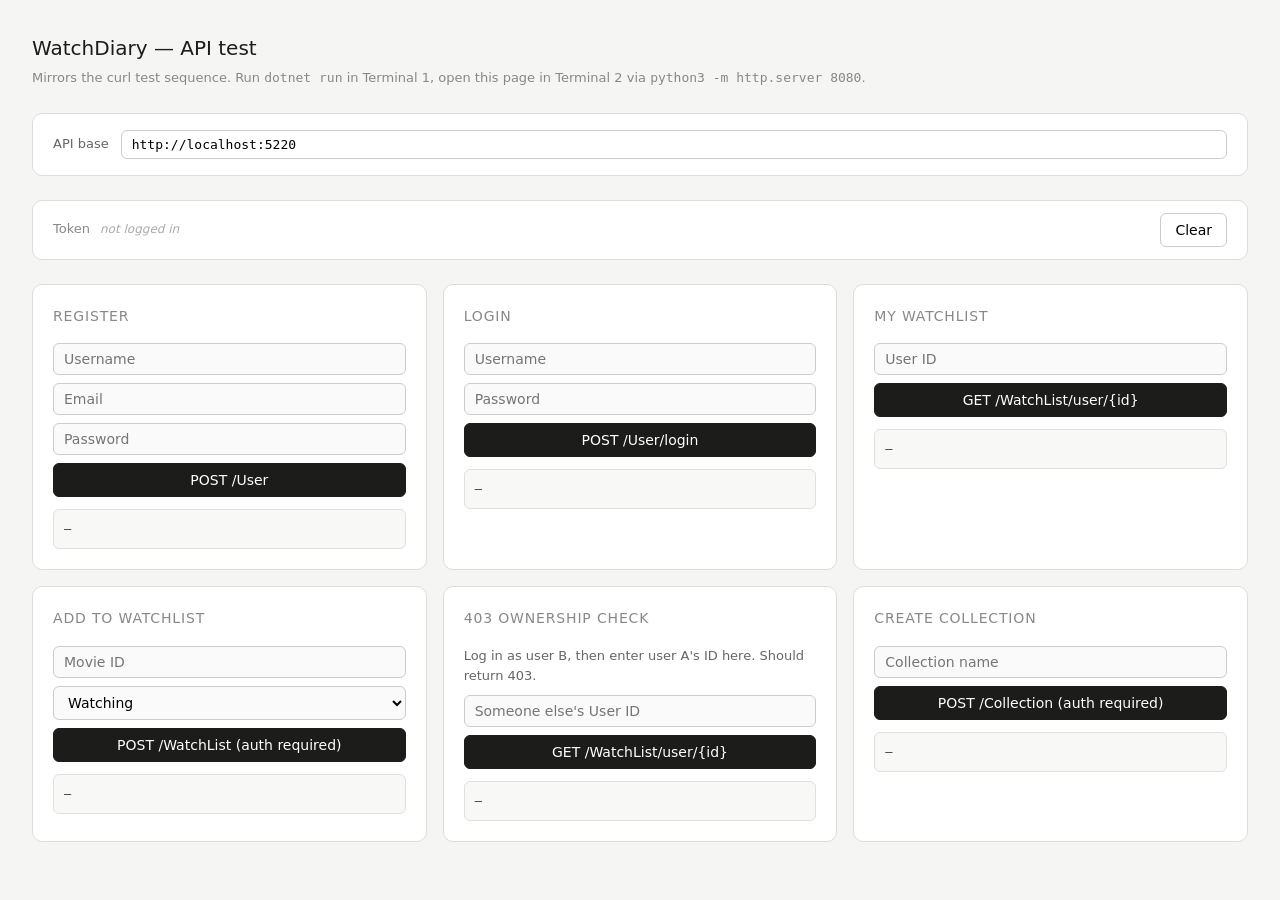
==== public/api-test.html @ 5459cd93 "Testing backend connection (api-test.html was writen by Claude)" ====
<!DOCTYPE html>
<html lang="en">
<head>
  <meta charset="UTF-8" />
  <meta name="viewport" content="width=device-width, initial-scale=1.0" />
  <title>WatchDiary — API test</title>
  <style>
    *, *::before, *::after { box-sizing: border-box; margin: 0; padding: 0; }

    body {
      font-family: system-ui, sans-serif;
      font-size: 15px;
      line-height: 1.6;
      background: #f5f5f4;
      color: #1c1c1a;
      padding: 2rem;
    }

    h1 { font-size: 20px; font-weight: 500; margin-bottom: 0.25rem; }
    h2 { font-size: 14px; font-weight: 500; text-transform: uppercase;
         letter-spacing: 0.06em; color: #888; margin-bottom: 1rem; }

    .config {
      background: #fff;
      border: 0.5px solid #ddd;
      border-radius: 10px;
      padding: 1rem 1.25rem;
      margin-bottom: 1.5rem;
      display: flex;
      align-items: center;
      gap: 12px;
    }
    .config label { font-size: 13px; color: #666; white-space: nowrap; }
    .config input { flex: 1; border: 0.5px solid #ccc; border-radius: 6px;
                    padding: 6px 10px; font-size: 13px; font-family: monospace; }

    .token-bar {
      background: #fff;
      border: 0.5px solid #ddd;
      border-radius: 10px;
      padding: 0.75rem 1.25rem;
      margin-bottom: 1.5rem;
      display: flex;
      align-items: center;
      gap: 10px;
      font-size: 13px;
    }
    .token-bar .label { color: #888; white-space: nowrap; }
    .token-bar .value {
      flex: 1;
      font-family: monospace;
      font-size: 12px;
      overflow: hidden;
      text-overflow: ellipsis;
      white-space: nowrap;
      color: #2563eb;
    }
    .token-bar .value.empty { color: #aaa; font-style: italic; font-family: system-ui; }

    .grid {
      display: grid;
      grid-template-columns: repeat(auto-fit, minmax(300px, 1fr));
      gap: 1rem;
    }

    .card {
      background: #fff;
      border: 0.5px solid #ddd;
      border-radius: 10px;
      padding: 1.25rem;
    }

    .card form { display: flex; flex-direction: column; gap: 8px; }

    .card input, .card select {
      border: 0.5px solid #ccc;
      border-radius: 6px;
      padding: 7px 10px;
      font-size: 14px;
      font-family: inherit;
      background: #fafafa;
    }
    .card input:focus, .card select:focus {
      outline: none;
      border-color: #888;
      background: #fff;
    }

    button {
      padding: 8px 14px;
      border-radius: 6px;
      border: 0.5px solid #ccc;
      background: #fff;
      font-size: 14px;
      font-family: inherit;
      cursor: pointer;
      transition: background 0.1s;
    }
    button:hover { background: #f0f0ee; }
    button:active { transform: scale(0.98); }
    button.primary {
      background: #1c1c1a;
      color: #fff;
      border-color: #1c1c1a;
    }
    button.primary:hover { background: #333; }

    .response {
      margin-top: 12px;
      font-family: monospace;
      font-size: 12px;
      line-height: 1.5;
      background: #f8f8f7;
      border: 0.5px solid #e0e0de;
      border-radius: 6px;
      padding: 10px;
      white-space: pre-wrap;
      word-break: break-all;
      color: #333;
      min-height: 40px;
    }
    .response.ok   { border-left: 3px solid #16a34a; }
    .response.err  { border-left: 3px solid #dc2626; color: #991b1b; }
    .response.warn { border-left: 3px solid #d97706; }

    .status-pill {
      display: inline-block;
      font-size: 11px;
      font-weight: 500;
      padding: 2px 8px;
      border-radius: 99px;
      margin-bottom: 8px;
    }
    .status-ok   { background: #dcfce7; color: #15803d; }
    .status-err  { background: #fee2e2; color: #b91c1c; }
    .status-warn { background: #fef3c7; color: #92400e; }

    .spacer { height: 1rem; }
  </style>
</head>
<body>

<h1>WatchDiary — API test</h1>
<p style="color:#888; font-size:13px; margin-bottom:1.5rem;">
  Mirrors the curl test sequence. Run <code>dotnet run</code> in Terminal 1, open this page in Terminal 2 via <code>python3 -m http.server 8080</code>.
</p>

<div class="config">
  <label>API base</label>
  <input id="apiBase" value="http://localhost:5220" />
</div>

<div class="token-bar">
  <span class="label">Token</span>
  <span class="value empty" id="tokenDisplay">not logged in</span>
  <button onclick="clearToken()">Clear</button>
</div>

<div class="grid">

  <!-- Register -->
  <div class="card">
    <h2>Register</h2>
    <form onsubmit="register(event)">
      <input id="reg-username" placeholder="Username" required />
      <input id="reg-email" placeholder="Email" type="email" required />
      <input id="reg-password" placeholder="Password" type="password" required />
      <button class="primary" type="submit">POST /User</button>
    </form>
    <div class="response" id="reg-response">—</div>
  </div>

  <!-- Login -->
  <div class="card">
    <h2>Login</h2>
    <form onsubmit="login(event)">
      <input id="login-username" placeholder="Username" required />
      <input id="login-password" placeholder="Password" type="password" required />
      <button class="primary" type="submit">POST /User/login</button>
    </form>
    <div class="response" id="login-response">—</div>
  </div>

  <!-- My watchlist -->
  <div class="card">
    <h2>My watchlist</h2>
    <form onsubmit="getWatchlist(event)">
      <input id="wl-userid" placeholder="User ID" type="number" required />
      <button class="primary" type="submit">GET /WatchList/user/{id}</button>
    </form>
    <div class="response" id="wl-get-response">—</div>
  </div>

  <!-- Add to watchlist -->
  <div class="card">
    <h2>Add to watchlist</h2>
    <form onsubmit="addToWatchlist(event)">
      <input id="wl-movieid" placeholder="Movie ID" type="number" required />
      <select id="wl-status">
        <option value="Watched">Watched</option>
        <option value="Watching" selected>Watching</option>
        <option value="Planning">Planning</option>
        <option value="OnHold">OnHold</option>
        <option value="Dropped">Dropped</option>
      </select>
      <button class="primary" type="submit">POST /WatchList (auth required)</button>
    </form>
    <div class="response" id="wl-add-response">—</div>
  </div>

  <!-- 403 check -->
  <div class="card">
    <h2>403 ownership check</h2>
    <p style="font-size:13px; color:#666; margin-bottom:8px;">
      Log in as user B, then enter user A's ID here. Should return 403.
    </p>
    <form onsubmit="checkForbidden(event)">
      <input id="forbidden-userid" placeholder="Someone else's User ID" type="number" required />
      <button class="primary" type="submit">GET /WatchList/user/{id}</button>
    </form>
    <div class="response" id="forbidden-response">—</div>
  </div>

  <!-- Create collection -->
  <div class="card">
    <h2>Create collection</h2>
    <form onsubmit="createCollection(event)">
      <input id="col-name" placeholder="Collection name" required />
      <button class="primary" type="submit">POST /Collection (auth required)</button>
    </form>
    <div class="response" id="col-response">—</div>
  </div>

</div>

<script>
  let token = null;
  const base = () => document.getElementById('apiBase').value.replace(/\/$/, '');

  function setResponse(id, status, body) {
    const el = document.getElementById(id);
    el.className = 'response ' + (status >= 200 && status < 300 ? 'ok' : status === 403 ? 'warn' : 'err');
    const pill = `<span class="status-pill ${status >= 200 && status < 300 ? 'status-ok' : status === 403 ? 'status-warn' : 'status-err'}">${status}</span>\n`;
    let text;
    try { text = JSON.stringify(JSON.parse(body), null, 2); } catch { text = body; }
    el.innerHTML = pill + escapeHtml(text);
  }

  function escapeHtml(s) {
    return s.replace(/&/g,'&amp;').replace(/</g,'&lt;').replace(/>/g,'&gt;');
  }

  function updateTokenBar() {
    const el = document.getElementById('tokenDisplay');
    if (token) {
      el.textContent = token;
      el.className = 'value';
    } else {
      el.textContent = 'not logged in';
      el.className = 'value empty';
    }
  }

  function clearToken() { token = null; updateTokenBar(); }

  async function apiFetch(method, path, body, useToken) {
    const headers = { 'Content-Type': 'application/json' };
    if (useToken && token) headers['Authorization'] = 'Bearer ' + token;
    const res = await fetch(base() + path, {
      method,
      headers,
      body: body ? JSON.stringify(body) : undefined
    });
    const text = await res.text();
    return { status: res.status, body: text };
  }

  async function register(e) {
    e.preventDefault();
    try {
      const r = await apiFetch('POST', '/User', {
        username: document.getElementById('reg-username').value,
        userEmail: document.getElementById('reg-email').value,
        userPassword: document.getElementById('reg-password').value
      });
      setResponse('reg-response', r.status, r.body);
    } catch(err) {
      setResponse('reg-response', 0, 'Network error: ' + err.message + '\n\nIs dotnet run active? Is CORS configured?');
    }
  }

  async function login(e) {
    e.preventDefault();
    try {
      const r = await apiFetch('POST', '/User/login', {
        username: document.getElementById('login-username').value,
        password: document.getElementById('login-password').value
      });
      setResponse('login-response', r.status, r.body);
      if (r.status === 200) {
        token = JSON.parse(r.body).token;
        updateTokenBar();
      }
    } catch(err) {
      setResponse('login-response', 0, 'Network error: ' + err.message);
    }
  }

  async function getWatchlist(e) {
    e.preventDefault();
    const id = document.getElementById('wl-userid').value;
    try {
      const r = await apiFetch('GET', '/WatchList/user/' + id, null, true);
      setResponse('wl-get-response', r.status, r.body);
    } catch(err) {
      setResponse('wl-get-response', 0, 'Network error: ' + err.message);
    }
  }

  async function addToWatchlist(e) {
    e.preventDefault();
    try {
      const r = await apiFetch('POST', '/WatchList', {
        movieId: parseInt(document.getElementById('wl-movieid').value),
        status: document.getElementById('wl-status').value
      }, true);
      setResponse('wl-add-response', r.status, r.body);
    } catch(err) {
      setResponse('wl-add-response', 0, 'Network error: ' + err.message);
    }
  }

  async function checkForbidden(e) {
    e.preventDefault();
    const id = document.getElementById('forbidden-userid').value;
    try {
      const r = await apiFetch('GET', '/WatchList/user/' + id, null, true);
      setResponse('forbidden-response', r.status,
        r.body || (r.status === 403 ? '(empty body — 403 Forbidden as expected)' : '(empty body)'));
    } catch(err) {
      setResponse('forbidden-response', 0, 'Network error: ' + err.message);
    }
  }

  async function createCollection(e) {
    e.preventDefault();
    try {
      const r = await apiFetch('POST', '/Collection', {
        collectionName: document.getElementById('col-name').value
      }, true);
      setResponse('col-response', r.status, r.body);
    } catch(err) {
      setResponse('col-response', 0, 'Network error: ' + err.message);
    }
  }
</script>
</body>
</html>
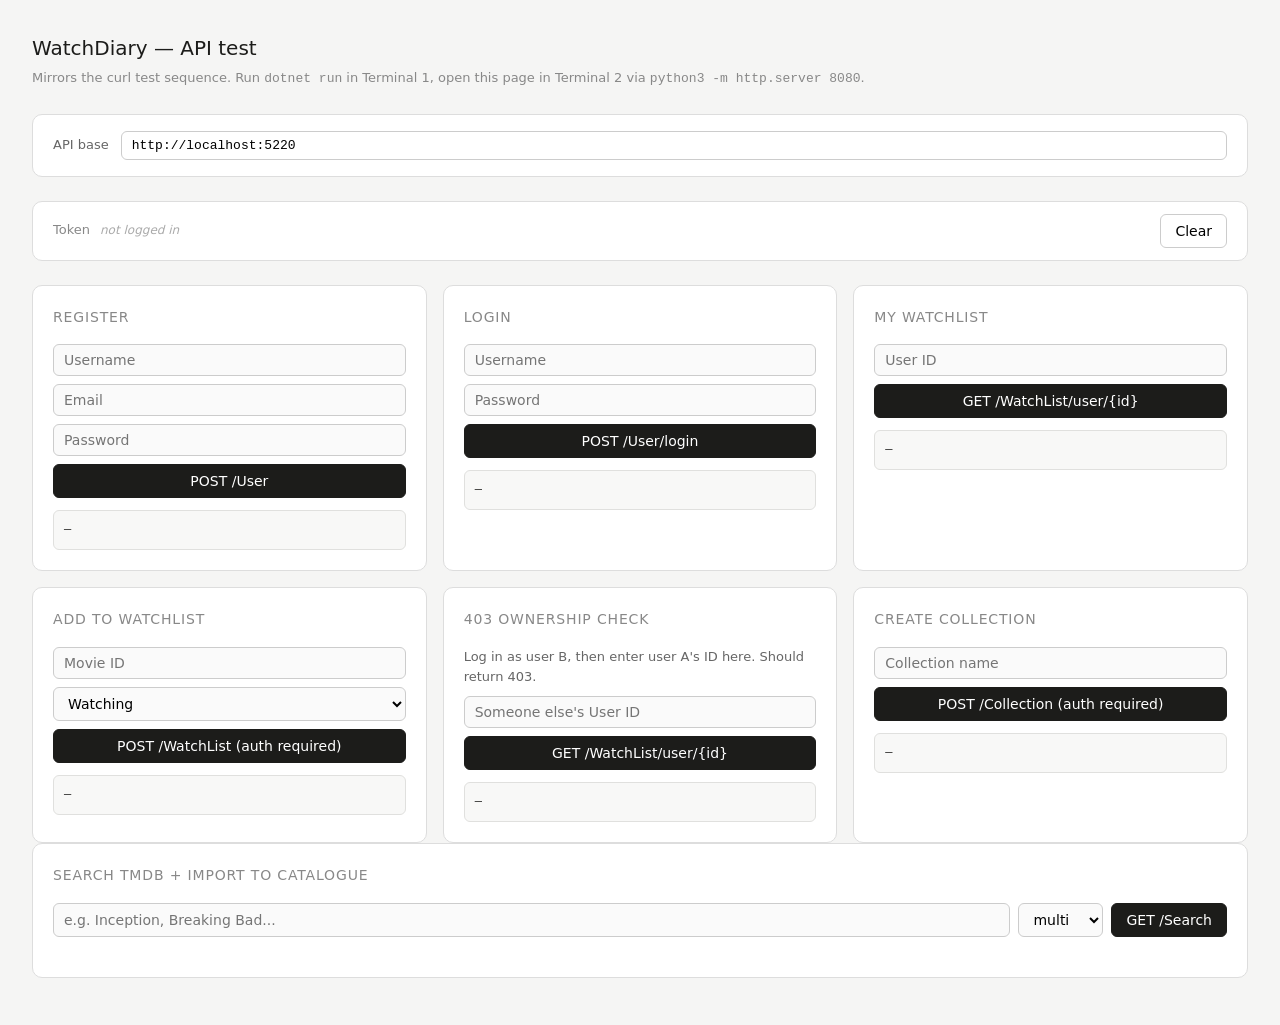
==== commit 646abbc8: "Added working search on the same API test file" ====
--- a/public/api-test.html
+++ b/public/api-test.html
@@ -136,6 +136,94 @@
     .status-warn { background: #fef3c7; color: #92400e; }
 
     .spacer { height: 1rem; }
+
+    .search-section {
+      background: #fff;
+      border: 0.5px solid #ddd;
+      border-radius: 10px;
+      padding: 1.25rem;
+      margin-bottom: 1rem;
+    }
+    .search-row {
+      display: flex;
+      gap: 8px;
+      margin-bottom: 0;
+    }
+    .search-row input { flex: 1; border: 0.5px solid #ccc; border-radius: 6px;
+                        padding: 7px 10px; font-size: 14px; font-family: inherit;
+                        background: #fafafa; }
+    .search-row input:focus { outline: none; border-color: #888; background: #fff; }
+    .search-row select { border: 0.5px solid #ccc; border-radius: 6px;
+                         padding: 7px 10px; font-size: 14px; font-family: inherit;
+                         background: #fafafa; }
+
+    .results-grid {
+      display: grid;
+      grid-template-columns: repeat(auto-fill, minmax(180px, 1fr));
+      gap: 12px;
+      margin-top: 1.25rem;
+    }
+    .result-card {
+      border: 0.5px solid #ddd;
+      border-radius: 8px;
+      overflow: hidden;
+      background: #fafafa;
+      font-size: 13px;
+    }
+    .result-card img {
+      width: 100%;
+      aspect-ratio: 2/3;
+      object-fit: cover;
+      display: block;
+      background: #e0e0de;
+    }
+    .result-card .no-poster {
+      width: 100%;
+      aspect-ratio: 2/3;
+      background: #e8e8e6;
+      display: flex;
+      align-items: center;
+      justify-content: center;
+      color: #aaa;
+      font-size: 12px;
+    }
+    .result-card .info {
+      padding: 8px 10px;
+    }
+    .result-card .title {
+      font-weight: 500;
+      font-size: 13px;
+      line-height: 1.3;
+      margin-bottom: 2px;
+      color: #1c1c1a;
+    }
+    .result-card .meta {
+      font-size: 11px;
+      color: #888;
+      margin-bottom: 6px;
+    }
+    .result-card .import-btn {
+      width: 100%;
+      padding: 5px 8px;
+      font-size: 12px;
+      border-radius: 5px;
+      border: 0.5px solid #ccc;
+      background: #fff;
+      cursor: pointer;
+    }
+    .result-card .import-btn:hover { background: #f0f0ee; }
+    .result-card .import-btn.done {
+      background: #dcfce7;
+      border-color: #86efac;
+      color: #15803d;
+      cursor: default;
+    }
+    .result-card .import-btn.conflict {
+      background: #fef3c7;
+      border-color: #fcd34d;
+      color: #92400e;
+      cursor: default;
+    }
   </style>
 </head>
 <body>
@@ -233,6 +321,22 @@
 
 </div>
 
+<!-- Search + Import -->
+<div class="search-section">
+  <h2>Search TMDB + import to catalogue</h2>
+  <form class="search-row" onsubmit="searchTmdb(event)">
+    <input id="search-q" placeholder="e.g. Inception, Breaking Bad..." required />
+    <select id="search-type">
+      <option value="multi">multi</option>
+      <option value="movie">movie</option>
+      <option value="tv">tv</option>
+    </select>
+    <button class="primary" type="submit">GET /Search</button>
+  </form>
+  <div id="search-status" style="font-size:13px;color:#888;margin-top:10px;display:none;"></div>
+  <div class="results-grid" id="search-results"></div>
+</div>
+
 <script>
   let token = null;
   const base = () => document.getElementById('apiBase').value.replace(/\/$/, '');
@@ -353,6 +457,111 @@
       setResponse('col-response', 0, 'Network error: ' + err.message);
     }
   }
+
+  async function searchTmdb(e) {
+    e.preventDefault();
+    const q = document.getElementById('search-q').value;
+    const type = document.getElementById('search-type').value;
+    const status = document.getElementById('search-status');
+    const grid = document.getElementById('search-results');
+    status.style.display = 'block';
+    status.textContent = 'Searching...';
+    grid.innerHTML = '';
+    try {
+      const r = await apiFetch('GET', '/Search?q=' + encodeURIComponent(q) + '&type=' + type, null, false);
+      if (r.status !== 200) {
+        status.textContent = 'Error ' + r.status + ': ' + r.body;
+        return;
+      }
+      const results = JSON.parse(r.body);
+      status.textContent = results.length + ' result(s)';
+      results.forEach(item => {
+        const card = document.createElement('div');
+        card.className = 'result-card';
+        const mediaType = item.mediaType || type;
+        const year = item.releaseDate ? item.releaseDate.slice(0, 4) : String.fromCharCode(8212);
+        const rating = item.rating ? item.rating.toFixed(1) : String.fromCharCode(8212);
+        const poster = document.createElement(item.posterUrl ? 'img' : 'div');
+        if (item.posterUrl) {
+          poster.src = item.posterUrl;
+          poster.alt = item.title || '';
+          poster.loading = 'lazy';
+        } else {
+          poster.className = 'no-poster';
+          poster.textContent = 'no poster';
+        }
+        card.appendChild(poster);
+        const info = document.createElement('div');
+        info.className = 'info';
+        const titleEl = document.createElement('div');
+        titleEl.className = 'title';
+        titleEl.textContent = item.title || 'Untitled';
+        const metaEl = document.createElement('div');
+        metaEl.className = 'meta';
+        metaEl.textContent = year + ' · ' + mediaType + ' · ' + rating;
+        const btn = document.createElement('button');
+        btn.className = 'import-btn';
+        btn.textContent = 'Import';
+        btn.addEventListener('click', function() {
+          importMovie(item.tmdbId, mediaType, btn);
+        });
+        info.appendChild(titleEl);
+        info.appendChild(metaEl);
+        info.appendChild(btn);
+        card.appendChild(info);
+        grid.appendChild(card);
+      });
+    } catch(err) {
+      status.textContent = 'Network error: ' + err.message;
+    }
+  }
+
+  async function importMovie(tmdbId, mediaType, btn) {
+    if (!token) { btn.textContent = 'Login first'; btn.className = 'import-btn conflict'; return; }
+    btn.textContent = 'Importing...';
+    btn.disabled = true;
+    try {
+      const r = await apiFetch('POST', '/Search/import/' + tmdbId + '?mediaType=' + mediaType, null, true);
+      if (r.status === 200 || r.status === 201) {
+        btn.textContent = 'Imported';
+        btn.className = 'import-btn done';
+      } else if (r.status === 409) {
+        btn.textContent = 'Already in catalogue';
+        btn.className = 'import-btn conflict';
+      } else {
+        btn.textContent = 'Error ' + r.status;
+        btn.className = 'import-btn conflict';
+        btn.disabled = false;
+      }
+    } catch(err) {
+      btn.textContent = 'Network error';
+      btn.disabled = false;
+    }
+  }
+
+  async function importMovie(tmdbId, mediaType, btn) {
+    if (!token) { btn.textContent = 'Login first'; btn.className = 'import-btn conflict'; return; }
+    btn.textContent = 'Importing...';
+    btn.disabled = true;
+    try {
+      const r = await apiFetch('POST', '/Search/import/' + tmdbId + '?mediaType=' + mediaType, null, true);
+      if (r.status === 200 || r.status === 201) {
+        btn.textContent = 'Imported';
+        btn.className = 'import-btn done';
+      } else if (r.status === 409) {
+        btn.textContent = 'Already in catalogue';
+        btn.className = 'import-btn conflict';
+      } else {
+        btn.textContent = 'Error ' + r.status;
+        btn.className = 'import-btn conflict';
+        btn.disabled = false;
+      }
+    } catch(err) {
+      btn.textContent = 'Network error';
+      btn.disabled = false;
+    }
+  }
+
 </script>
 </body>
 </html>
